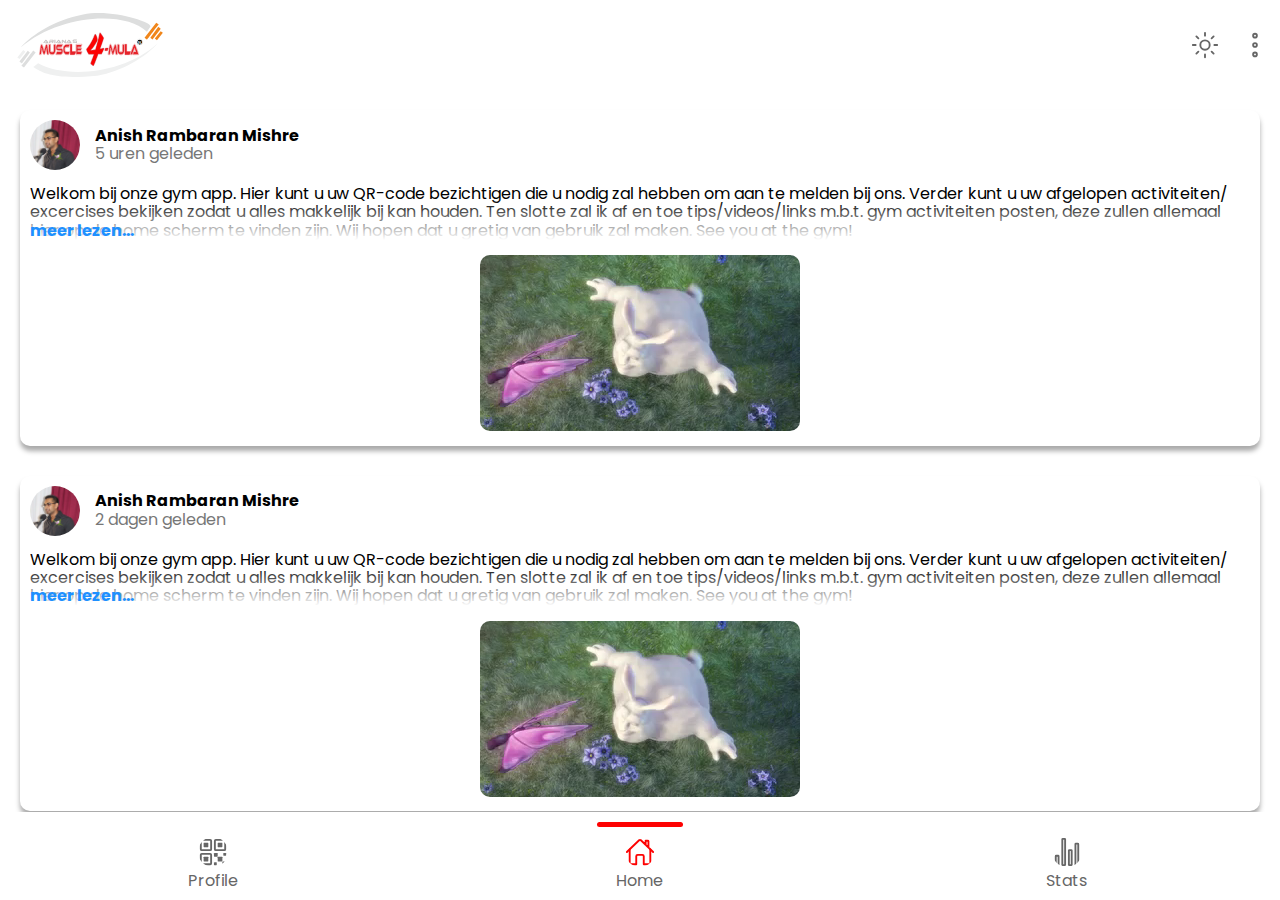
==== ariana/index.html @ 169a0d40 "test" ====
<!DOCTYPE html>
<html lang="en">
	<head>
		<meta charset="UTF-8" />
		<meta http-equiv="X-UA-Compatible" content="IE=edge" />
		<meta name="viewport" content="width=device-width, initial-scale=1.0" />
		<link rel="stylesheet" href="assets/styles/normalize.css" />
		<link rel="stylesheet" href="assets/styles/main-style.css" />
		<title>Ariana's Muscle 4 Mula</title>
	</head>
	<body>
		<div class="main-container">
			<div class="title-container">
				<svg class="logo">
					<use href="assets/logo/logo.svg#svg"></use>
				</svg>
				<label class="theme">
					<input type="checkbox" />
					<svg class="icon">
						<use href="assets/svgs/light-mode.svg#svg"></use>
					</svg>
					<svg class="icon">
						<use href="assets/svgs/dark-mode.svg#svg"></use>
					</svg>
				</label>
				<svg class="icon">
					<use href="assets/svgs/menu-three-dot.svg#svg"></use>
				</svg>
			</div>
			<div class="main">
				<div class="post">
					<img
						src="assets/imgs/anish.jpg"
						alt="profile-picture"
						class="post-profile-pic" />
					<a class="post-profile-name">Anish Rambaran Mishre</a>
					<a class="post-time">5 uren geleden</a>
					<label class="post-description"
						>Welkom bij onze gym app. Hier kunt u uw QR-code bezichtigen die u
						nodig zal hebben om aan te melden bij ons. Verder kunt u uw
						afgelopen activiteiten/ excercises bekijken zodat u alles makkelijk
						bij kan houden. Ten slotte zal ik af en toe tips/videos/links m.b.t.
						gym activiteiten posten, deze zullen allemaal hier op de home scherm
						te vinden zijn. Wij hopen dat u gretig van gebruik zal maken. See
						you at the gym! <input type="checkbox"
					/></label>
					<div class="post-attachment" type="video">
						<video src="assets/videos/sample.mp4" loop></video>
					</div>
				</div>
				<div class="post">
					<img
						src="assets/imgs/anish.jpg"
						alt="profile-picture"
						class="post-profile-pic" />
					<a class="post-profile-name">Anish Rambaran Mishre</a>
					<a class="post-time">2 dagen geleden</a>
					<label class="post-description"
						>Welkom bij onze gym app. Hier kunt u uw QR-code bezichtigen die u
						nodig zal hebben om aan te melden bij ons. Verder kunt u uw
						afgelopen activiteiten/ excercises bekijken zodat u alles makkelijk
						bij kan houden. Ten slotte zal ik af en toe tips/videos/links m.b.t.
						gym activiteiten posten, deze zullen allemaal hier op de home scherm
						te vinden zijn. Wij hopen dat u gretig van gebruik zal maken. See
						you at the gym! <input type="checkbox"
					/></label>
					<div class="post-attachment" type="video">
						<video src="assets/videos/sample.mp4" loop></video>
					</div>
				</div>
			</div>
			<div class="tab-container">
				<label class="tab">
					<input type="radio" name="tab" />
					<svg class="icon">
						<use href="assets/svgs/profile-qr-code.svg#svg"></use>
					</svg>
					<a>Profile</a>
				</label>
				<label class="tab">
					<input type="radio" name="tab" checked />
					<svg class="icon">
						<use href="assets/svgs/home.svg#svg"></use>
					</svg>
					<a>Home</a>
				</label>
				<label class="tab">
					<input type="radio" name="tab" />
					<svg class="icon">
						<use href="assets/svgs/stats.svg#svg"></use>
					</svg>
					<a>Stats</a>
				</label>
			</div>
		</div>
	</body>
</html>
---- ariana/assets/styles/main-style.css ----
@import url('https://fonts.googleapis.com/css2?family=Poppins:wght@100;200;300;400;500;600;700;800;900&display=swap');

:root {
    --accent-color: #fd0202;
    --icon-color: #666;
    --background-color-main: #fff;
    --text-color-main: #000;
    --text-color-light: #777;
    --icon-active-color: #ccc;
    --doc-height: 100vh;
}

html {
    font-family: "Poppins", sans-serif;
    user-select: none;
    box-sizing: border-box;
    overscroll-behavior-y: contain;
}

body {
    display: block;
    width: 100vw;
    height: var(--doc-height);
    overflow: hidden;
}

.main-container {
    display: grid;
    grid-template-rows: min-content 1fr min-content;
    min-height: 100%;
    max-height: 100%;
    height: 100%;
}

.title-container {
    display: grid;
    grid-template-columns: 1fr min-content min-content;
    padding: 10px;
    place-items: center;
    gap: 20px;
    /* background-color: #332d2b; */
}

.logo {
    height: 70px;
    aspect-ratio: 2.273 / 1;
    justify-self: left;
    border-radius: 10px;
    color: #eff0f0;
    color: #e6232a;
}

.theme {
    display: contents;
}

/* .theme svg {
    color: var(--background-color-main) !important;
} */

.theme>input:not(:checked)~svg:nth-child(3) {
    display: none;
}

.theme>input:checked+svg {
    display: none;
}

.tab-container {
    display: grid;
    grid: repeat(2, min-content) / repeat(3, 1fr);
    place-items: center;
    padding-block: 10px;
    row-gap: 10px;
}

.tab-container::before {
    content: '';
    width: 20%;
    height: 5px;
    background-color: var(--accent-color);
    border-radius: 999px;
    transition: margin .2s;
    z-index: 10;
}

@keyframes rotate {
    to {
        transform: rotate(360deg);
    }
}

.tab-container:has(.tab:nth-child(1) > input:checked)::before {
    margin-left: 0;
}

.tab-container:has(.tab:nth-child(2) > input:checked)::before {
    margin-left: 200%;
}

.tab-container:has(.tab:nth-child(3) > input:checked)::before {
    margin-left: 400%;
}

.tab-container input,
.theme>input {
    display: none;
}

.tab {
    display: flex;
    flex-direction: column;
    place-items: center;
    color: var(--icon-color);
    gap: 5px;
    grid-row: 2;
}

.tab:has(input:checked) {
    border-top-color: var(--accent-color);
}

.tab>input:checked+svg {
    color: var(--accent-color);
}

svg.icon {
    color: var(--icon-color);
    width: 30px;
    aspect-ratio: 1;
    border-radius: 999px;
}

svg.icon:active {
    background-color: var(--icon-active-color);
    outline: 15px solid var(--icon-active-color);
}

.main {
    display: flex;
    flex-direction: column;
    gap: 30px;
    padding: 20px;
    overflow-x: overlay;
}

.post {
    display: grid;
    grid: repeat(4, min-content) / min-content 1fr;
    box-shadow: 0 5px 5px 0 #aaa;
    border-radius: 10px;
    column-gap: 15px;
    padding: 10px;
    place-items: center;
}

.post-profile-pic {
    width: 50px;
    aspect-ratio: 1 / 1;
    border-radius: 999px;
    grid-row: 1 / 3;
}

.post-profile-name,
.post-time {
    grid-column: 2 / 3;
    justify-self: flex-start;
}

.post-profile-name {
    align-self: end;
    font-weight: bold;
}

.post-time {
    align-self: start;
    color: var(--text-color-light);
}

.post-description,
.post-attachment {
    grid-column: 1 / 3;
    margin-top: 15px;
}

.post-description {
    display: -webkit-box;
    -webkit-line-clamp: 5;
    -webkit-box-orient: vertical;
    overflow: hidden;
    position: relative;
}

.post-description::after {
    content: 'meer lezen...';
    display: block;
    color: dodgerblue;
    position: absolute;
    bottom: 0;
    left: 0;
    font-weight: bold;
    background: linear-gradient(to top, var(--background-color-main), transparent);
    padding-top: calc(1rem * 1.4);
    width: 100%;
}

.post-description input {
    display: none;
}

.post-description:has(input:checked)::after {
    /* content: "minder";
    position: static; */
    content: unset;
}

.post-description:has(input:checked) {
    display: block;
}

.post-attachment video {
    border-radius: 10px;
}
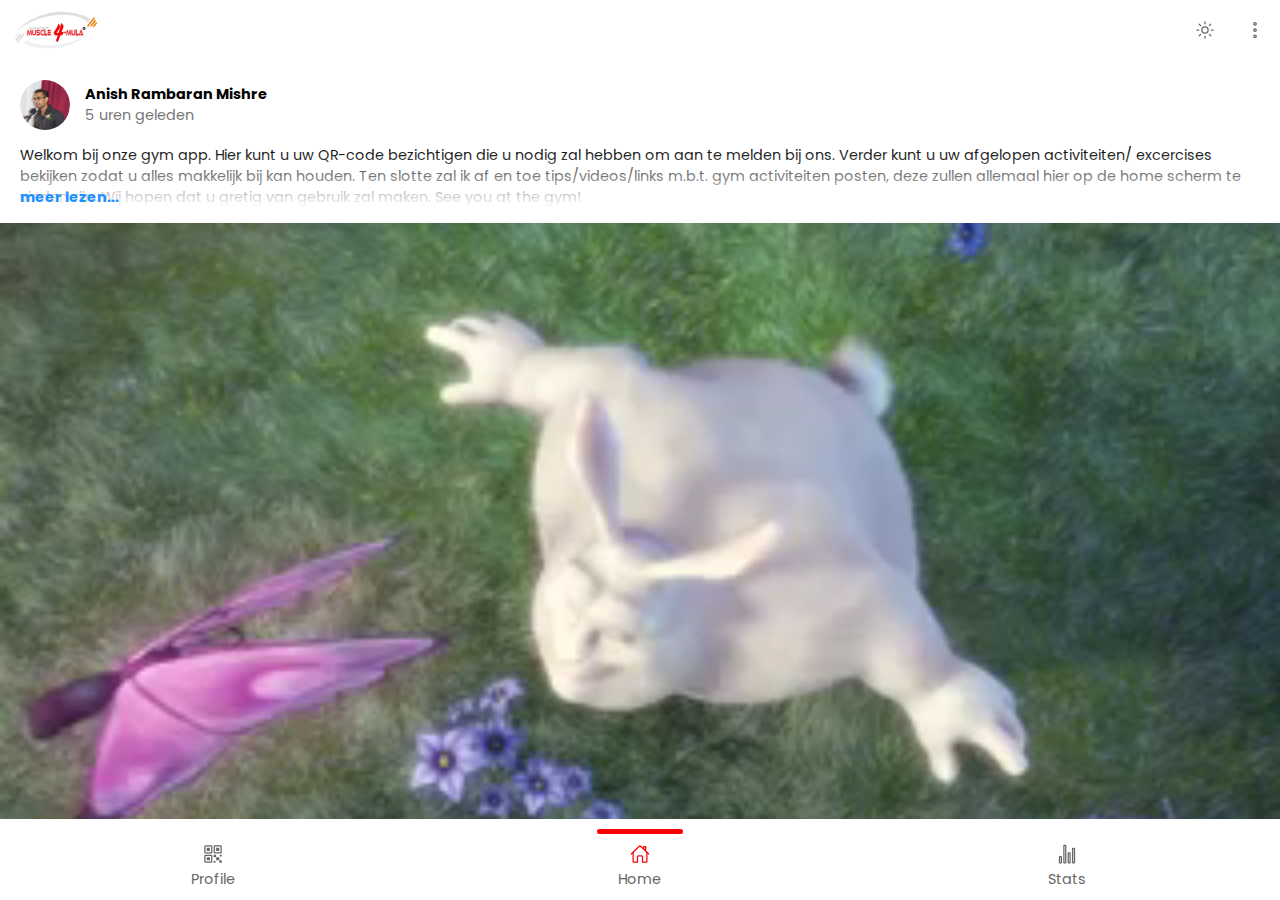
==== commit e5cc28a5: "30-11-22 mid" ====
--- a/ariana/index.html
+++ b/ariana/index.html
@@ -6,6 +6,8 @@
 		<meta name="viewport" content="width=device-width, initial-scale=1.0" />
 		<link rel="stylesheet" href="assets/styles/normalize.css" />
 		<link rel="stylesheet" href="assets/styles/main-style.css" />
+		<script src="assets/scripts/set-dynamic-height.js" defer></script>
+		<script src="assets/scripts/main-script.js" defer></script>
 		<title>Ariana's Muscle 4 Mula</title>
 	</head>
 	<body>
@@ -28,63 +30,84 @@
 				</svg>
 			</div>
 			<div class="main">
-				<div class="post">
+				<div class="profile-container" id="profile-container">
 					<img
-						src="assets/imgs/anish.jpg"
+						src="assets/imgs/dp.jpg"
 						alt="profile-picture"
-						class="post-profile-pic" />
-					<a class="post-profile-name">Anish Rambaran Mishre</a>
-					<a class="post-time">5 uren geleden</a>
-					<label class="post-description"
-						>Welkom bij onze gym app. Hier kunt u uw QR-code bezichtigen die u
-						nodig zal hebben om aan te melden bij ons. Verder kunt u uw
-						afgelopen activiteiten/ excercises bekijken zodat u alles makkelijk
-						bij kan houden. Ten slotte zal ik af en toe tips/videos/links m.b.t.
-						gym activiteiten posten, deze zullen allemaal hier op de home scherm
-						te vinden zijn. Wij hopen dat u gretig van gebruik zal maken. See
-						you at the gym! <input type="checkbox"
-					/></label>
-					<div class="post-attachment" type="video">
-						<video src="assets/videos/sample.mp4" loop></video>
+						class="profile-pic" />
+					<a class="profile-name">Wirash Ganesh</a>
+					<a class="profile-join-time">Joined 12 November 2022</a>
+					<button class="logout-btn">Log out</button>
+					<img
+						src="assets/imgs/qr-code-sample.jpg"
+						alt="profile-qr-code"
+						class="profile-qr-code" />
+					<span class="profile-qr-code-info">
+						Om uwzelf fysiek aan te melden laat u deze QR-code scannen door de
+						bali.
+					</span>
+				</div>
+				<div class="post-container" id="post-container">
+					<div class="post">
+						<img
+							src="assets/imgs/anish.jpg"
+							alt="profile-picture"
+							class="post-profile-pic" />
+						<a class="post-profile-name">Anish Rambaran Mishre</a>
+						<a class="post-time">5 uren geleden</a>
+						<label class="post-description"
+							>Welkom bij onze gym app. Hier kunt u uw QR-code bezichtigen die u
+							nodig zal hebben om aan te melden bij ons. Verder kunt u uw
+							afgelopen activiteiten/ excercises bekijken zodat u alles
+							makkelijk bij kan houden. Ten slotte zal ik af en toe
+							tips/videos/links m.b.t. gym activiteiten posten, deze zullen
+							allemaal hier op de home scherm te vinden zijn. Wij hopen dat u
+							gretig van gebruik zal maken. See you at the gym!
+							<input type="checkbox"
+						/></label>
+						<div class="post-attachment" type="video">
+							<video src="assets/videos/sample.mp4" loop></video>
+						</div>
 					</div>
-				</div>
-				<div class="post">
-					<img
-						src="assets/imgs/anish.jpg"
-						alt="profile-picture"
-						class="post-profile-pic" />
-					<a class="post-profile-name">Anish Rambaran Mishre</a>
-					<a class="post-time">2 dagen geleden</a>
-					<label class="post-description"
-						>Welkom bij onze gym app. Hier kunt u uw QR-code bezichtigen die u
-						nodig zal hebben om aan te melden bij ons. Verder kunt u uw
-						afgelopen activiteiten/ excercises bekijken zodat u alles makkelijk
-						bij kan houden. Ten slotte zal ik af en toe tips/videos/links m.b.t.
-						gym activiteiten posten, deze zullen allemaal hier op de home scherm
-						te vinden zijn. Wij hopen dat u gretig van gebruik zal maken. See
-						you at the gym! <input type="checkbox"
-					/></label>
-					<div class="post-attachment" type="video">
-						<video src="assets/videos/sample.mp4" loop></video>
+					<div class="post">
+						<img
+							src="assets/imgs/anish.jpg"
+							alt="profile-picture"
+							class="post-profile-pic" />
+						<a class="post-profile-name">Anish Rambaran Mishre</a>
+						<a class="post-time">2 dagen geleden</a>
+						<label class="post-description"
+							>Welkom bij onze gym app. Hier kunt u uw QR-code bezichtigen die u
+							nodig zal hebben om aan te melden bij ons. Verder kunt u uw
+							afgelopen activiteiten/ excercises bekijken zodat u alles
+							makkelijk bij kan houden. Ten slotte zal ik af en toe
+							tips/videos/links m.b.t. gym activiteiten posten, deze zullen
+							allemaal hier op de home scherm te vinden zijn. Wij hopen dat u
+							gretig van gebruik zal maken. See you at the gym!
+							<input type="checkbox"
+						/></label>
+						<div class="post-attachment" type="video">
+							<video src="assets/videos/sample.mp4" loop></video>
+						</div>
 					</div>
 				</div>
 			</div>
 			<div class="tab-container">
-				<label class="tab">
+				<label class="tab" data-href="profile-container">
 					<input type="radio" name="tab" />
 					<svg class="icon">
 						<use href="assets/svgs/profile-qr-code.svg#svg"></use>
 					</svg>
 					<a>Profile</a>
 				</label>
-				<label class="tab">
+				<label class="tab" data-href="post-container">
 					<input type="radio" name="tab" checked />
 					<svg class="icon">
 						<use href="assets/svgs/home.svg#svg"></use>
 					</svg>
 					<a>Home</a>
 				</label>
-				<label class="tab">
+				<label class="tab" data-href="stats-container">
 					<input type="radio" name="tab" />
 					<svg class="icon">
 						<use href="assets/svgs/stats.svg#svg"></use>
--- a/ariana/assets/styles/main-style.css
+++ b/ariana/assets/styles/main-style.css
@@ -6,8 +6,8 @@
     --background-color-main: #fff;
     --text-color-main: #000;
     --text-color-light: #777;
-    --icon-active-color: #ccc;
-    --doc-height: 100vh;
+    --icon-active-color: rgba(221, 221, 221, 0.5);
+    --doc-height: 100%;
 }
 
 html {
@@ -15,6 +15,8 @@
     user-select: none;
     box-sizing: border-box;
     overscroll-behavior-y: contain;
+    font-size: .9rem;
+    line-height: unset;
 }
 
 body {
@@ -22,6 +24,7 @@
     width: 100vw;
     height: var(--doc-height);
     overflow: hidden;
+    user-select: none;
 }
 
 .main-container {
@@ -42,7 +45,7 @@
 }
 
 .logo {
-    height: 70px;
+    height: 40px;
     aspect-ratio: 2.273 / 1;
     justify-self: left;
     border-radius: 10px;
@@ -71,7 +74,7 @@
     grid: repeat(2, min-content) / repeat(3, 1fr);
     place-items: center;
     padding-block: 10px;
-    row-gap: 10px;
+    row-gap: 5px;
 }
 
 .tab-container::before {
@@ -108,13 +111,18 @@
 }
 
 .tab {
+    all: unset;
     display: flex;
     flex-direction: column;
     place-items: center;
     color: var(--icon-color);
-    gap: 5px;
+    /* gap: 5px; */
     grid-row: 2;
 }
+
+/* .tab>* {
+    pointer-events: none;
+} */
 
 .tab:has(input:checked) {
     border-top-color: var(--accent-color);
@@ -126,31 +134,104 @@
 
 svg.icon {
     color: var(--icon-color);
-    width: 30px;
+    width: 20px;
     aspect-ratio: 1;
     border-radius: 999px;
+    overflow: visible;
+    transition: .3s;
+    padding: 5px;
+    fill: transparent;
 }
 
 svg.icon:active {
     background-color: var(--icon-active-color);
-    outline: 15px solid var(--icon-active-color);
+    outline: 35px solid var(--icon-active-color);
+    /* z-index: -1; */
 }
 
 .main {
+    --padding: 20px;
+
+    display: flex;
+    flex-direction: row;
+    overflow-x: overlay;
+    scroll-snap-type: x mandatory;
+    scroll-behavior: smooth;
+    -webkit-overflow-scrolling: touch;
+}
+
+.main::-webkit-scrollbar {
+    display: none;
+}
+
+.profile-container,
+.post-container {
+    width: 100%;
+    scroll-snap-align: start;
+    flex-shrink: 0;
+    box-sizing: border-box;
+    padding-block: var(--padding);
+}
+
+.profile-container {
+    display: grid;
+    height: 100%;
+    grid-template-rows: repeat(4, min-content) 1fr min-content;
+    /* gap: 10px; */
+    place-items: center;
+    padding-inline: 20px;
+}
+
+.profile-pic {
+    border-radius: 999px;
+    width: 35%;
+    aspect-ratio: 1 / 1;
+}
+
+.profile-name {
+    font-weight: bold;
+    font-size: 1rem;
+    margin-top: 10px;
+}
+
+.profile-join-time,
+.profile-qr-code-info {
+    color: var(--text-color-light);
+}
+
+.logout-btn {
+    border-radius: 999px;
+    appearance: none;
+    padding: 5px 20px;
+    margin-top: 10px;
+    border: none;
+    background-color: var(--accent-color);
+    color: #fff;
+}
+
+.profile-qr-code {
+    padding: 20px;
+    max-width: calc(100% - 2 * 20px);
+    border-radius: 20px;
+    outline: 2px solid var(--accent-color);
+}
+
+.post-container {
     display: flex;
     flex-direction: column;
     gap: 30px;
-    padding: 20px;
+    height: 100%;
     overflow-x: overlay;
+    overflow-y: overlay;
 }
 
 .post {
     display: grid;
     grid: repeat(4, min-content) / min-content 1fr;
-    box-shadow: 0 5px 5px 0 #aaa;
-    border-radius: 10px;
+    /* box-shadow: 0 5px 5px 0 #aaa; */
+    /* border-radius: 10px; */
     column-gap: 15px;
-    padding: 10px;
+    /* padding: 10px; */
     place-items: center;
 }
 
@@ -159,6 +240,7 @@
     aspect-ratio: 1 / 1;
     border-radius: 999px;
     grid-row: 1 / 3;
+    margin-left: 20px;
 }
 
 .post-profile-name,
@@ -181,6 +263,7 @@
 .post-attachment {
     grid-column: 1 / 3;
     margin-top: 15px;
+    width: 100%;
 }
 
 .post-description {
@@ -189,6 +272,7 @@
     -webkit-box-orient: vertical;
     overflow: hidden;
     position: relative;
+    width: calc(100% - 2 * var(--padding));
 }
 
 .post-description::after {
@@ -200,7 +284,7 @@
     left: 0;
     font-weight: bold;
     background: linear-gradient(to top, var(--background-color-main), transparent);
-    padding-top: calc(1rem * 1.4);
+    padding-top: calc(1rem * 1.4 * 2);
     width: 100%;
 }
 
@@ -219,5 +303,7 @@
 }
 
 .post-attachment video {
-    border-radius: 10px;
+    width: 100%;
+    /* width: calc(100% + (2 * var(--padding))); */
+    /* transform: translateX(calc(-1 * var(--padding))); */
 }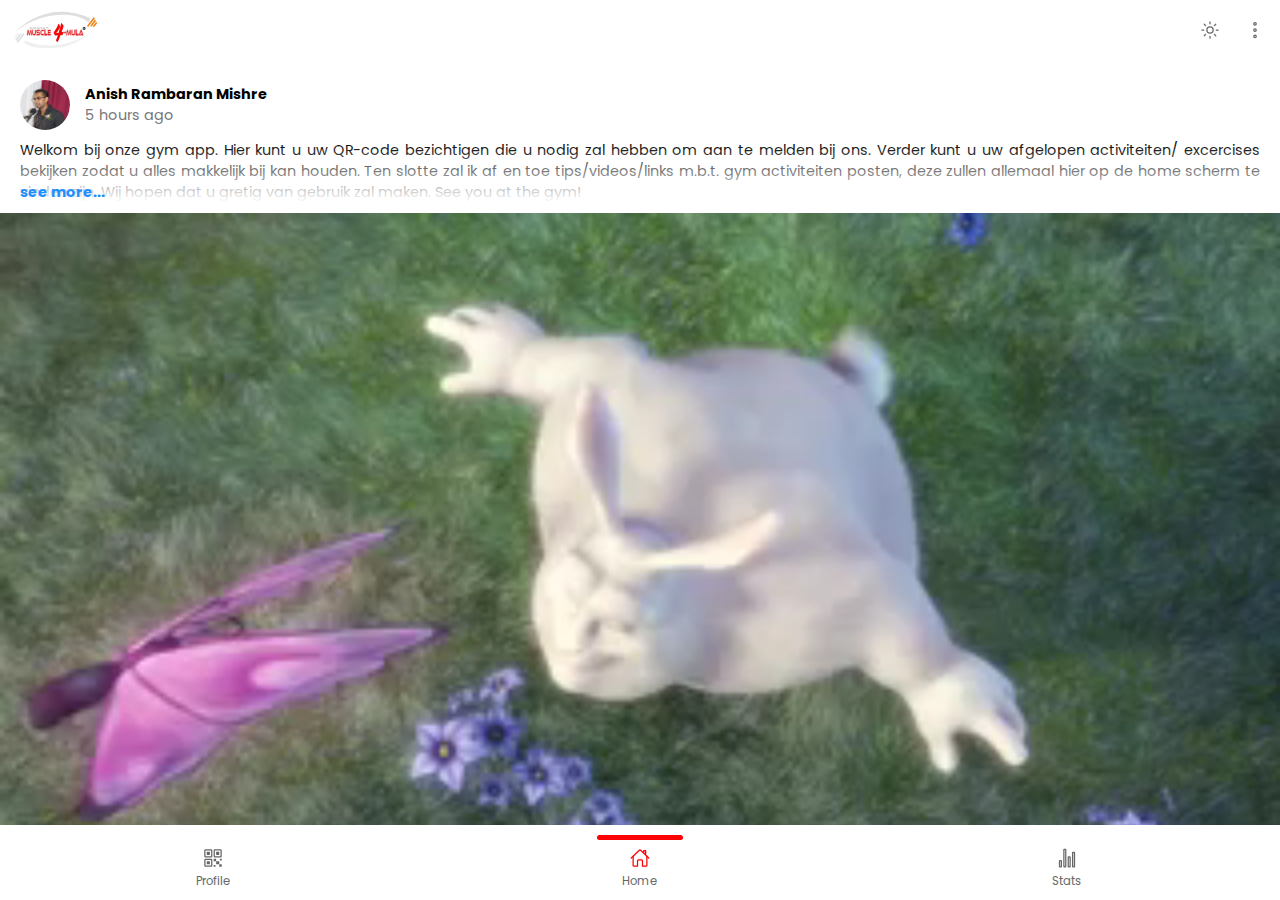
==== commit 75098992: "30-11-22 mid-2" ====
--- a/ariana/index.html
+++ b/ariana/index.html
@@ -43,7 +43,7 @@
 						alt="profile-qr-code"
 						class="profile-qr-code" />
 					<span class="profile-qr-code-info">
-						Om uwzelf fysiek aan te melden laat u deze QR-code scannen door de
+						Om uwzelf fysiek aan te melden laat u deze QR-code scannen bij de
 						bali.
 					</span>
 				</div>
@@ -54,7 +54,7 @@
 							alt="profile-picture"
 							class="post-profile-pic" />
 						<a class="post-profile-name">Anish Rambaran Mishre</a>
-						<a class="post-time">5 uren geleden</a>
+						<a class="post-time">5 hours ago</a>
 						<label class="post-description"
 							>Welkom bij onze gym app. Hier kunt u uw QR-code bezichtigen die u
 							nodig zal hebben om aan te melden bij ons. Verder kunt u uw
@@ -75,7 +75,7 @@
 							alt="profile-picture"
 							class="post-profile-pic" />
 						<a class="post-profile-name">Anish Rambaran Mishre</a>
-						<a class="post-time">2 dagen geleden</a>
+						<a class="post-time">2 days ago</a>
 						<label class="post-description"
 							>Welkom bij onze gym app. Hier kunt u uw QR-code bezichtigen die u
 							nodig zal hebben om aan te melden bij ons. Verder kunt u uw
--- a/ariana/assets/styles/main-style.css
+++ b/ariana/assets/styles/main-style.css
@@ -40,7 +40,7 @@
     grid-template-columns: 1fr min-content min-content;
     padding: 10px;
     place-items: center;
-    gap: 20px;
+    gap: 15px;
     /* background-color: #332d2b; */
 }
 
@@ -74,7 +74,7 @@
     grid: repeat(2, min-content) / repeat(3, 1fr);
     place-items: center;
     padding-block: 10px;
-    row-gap: 5px;
+    row-gap: 3px;
 }
 
 .tab-container::before {
@@ -118,6 +118,7 @@
     color: var(--icon-color);
     /* gap: 5px; */
     grid-row: 2;
+    font-size: .8rem;
 }
 
 /* .tab>* {
@@ -138,16 +139,15 @@
     aspect-ratio: 1;
     border-radius: 999px;
     overflow: visible;
-    transition: .3s;
+    /* transition: .3s; */
     padding: 5px;
     fill: transparent;
 }
 
-svg.icon:active {
+/* svg.icon:active {
     background-color: var(--icon-active-color);
     outline: 35px solid var(--icon-active-color);
-    /* z-index: -1; */
-}
+} */
 
 .main {
     --padding: 20px;
@@ -210,10 +210,11 @@
 }
 
 .profile-qr-code {
-    padding: 20px;
+    padding: 10px;
     max-width: calc(100% - 2 * 20px);
     border-radius: 20px;
     outline: 2px solid var(--accent-color);
+    margin-block: 10px;
 }
 
 .post-container {
@@ -262,21 +263,22 @@
 .post-description,
 .post-attachment {
     grid-column: 1 / 3;
-    margin-top: 15px;
+    margin-top: 10px;
     width: 100%;
 }
 
 .post-description {
     display: -webkit-box;
-    -webkit-line-clamp: 5;
+    -webkit-line-clamp: 4;
     -webkit-box-orient: vertical;
     overflow: hidden;
     position: relative;
     width: calc(100% - 2 * var(--padding));
+    text-align: justify;
 }
 
 .post-description::after {
-    content: 'meer lezen...';
+    content: 'see more...';
     display: block;
     color: dodgerblue;
     position: absolute;
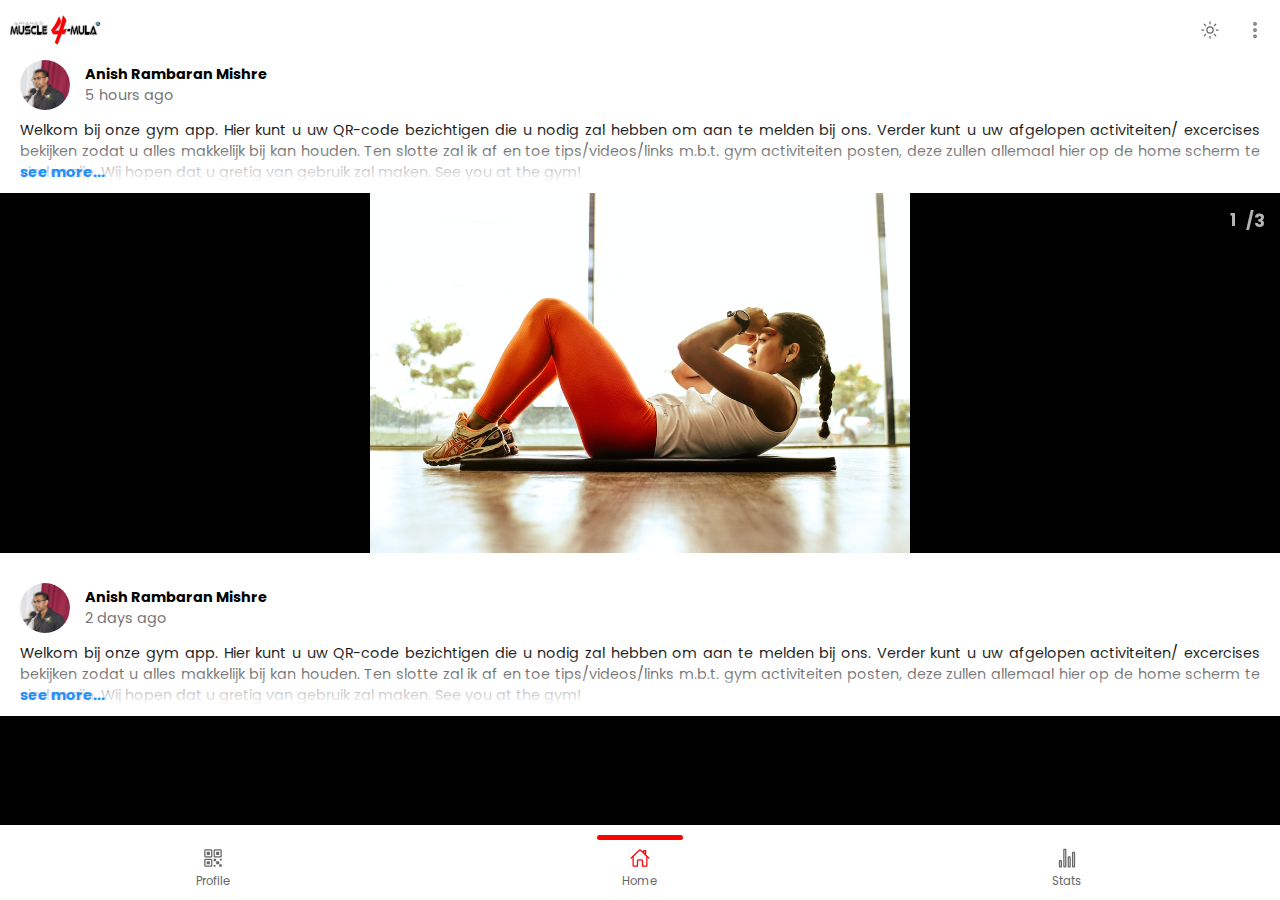
==== commit 6871a1b2: "30-11-22 late" ====
--- a/ariana/index.html
+++ b/ariana/index.html
@@ -43,8 +43,10 @@
 						alt="profile-qr-code"
 						class="profile-qr-code" />
 					<span class="profile-qr-code-info">
-						Om uwzelf fysiek aan te melden laat u deze QR-code scannen bij de
-						bali.
+						Dit is uw QR-code. Eenieder heeft een unieke, geeft u het dus aan
+						niemand.
+						<br />
+						Om aan te melden bij de gym laat u deze QR-code scannen bij de bali.
 					</span>
 				</div>
 				<div class="post-container" id="post-container">
@@ -65,8 +67,16 @@
 							gretig van gebruik zal maken. See you at the gym!
 							<input type="checkbox"
 						/></label>
-						<div class="post-attachment" type="video">
-							<video src="assets/videos/sample.mp4" loop></video>
+						<div class="post-attachment">
+							<div>
+								<img src="assets/imgs/workout1.jpg" />
+							</div>
+							<div>
+								<img src="assets/imgs/workout2.jpg" />
+							</div>
+							<div>
+								<img src="assets/imgs/workout3.webp" />
+							</div>
 						</div>
 					</div>
 					<div class="post">
@@ -87,7 +97,32 @@
 							<input type="checkbox"
 						/></label>
 						<div class="post-attachment" type="video">
-							<video src="assets/videos/sample.mp4" loop></video>
+							<iframe
+								src="https://www.youtube.com/embed/Y_UXRDNHR2g"
+								frameborder="0"
+								allowfullscreen>
+							</iframe>
+						</div>
+					</div>
+					<div class="post">
+						<img
+							src="assets/imgs/anish.jpg"
+							alt="profile-picture"
+							class="post-profile-pic" />
+						<a class="post-profile-name">Anish Rambaran Mishre</a>
+						<a class="post-time">2 days ago</a>
+						<label class="post-description"
+							>Welkom bij onze gym app. Hier kunt u uw QR-code bezichtigen die u
+							nodig zal hebben om aan te melden bij ons. Verder kunt u uw
+							afgelopen activiteiten/ excercises bekijken zodat u alles
+							makkelijk bij kan houden. Ten slotte zal ik af en toe
+							tips/videos/links m.b.t. gym activiteiten posten, deze zullen
+							allemaal hier op de home scherm te vinden zijn. Wij hopen dat u
+							gretig van gebruik zal maken. See you at the gym!
+							<input type="checkbox"
+						/></label>
+						<div class="post-attachment" type="video">
+							<video src="assets/videos/sample.mp4" controls></video>
 						</div>
 					</div>
 				</div>
--- a/ariana/assets/styles/main-style.css
+++ b/ariana/assets/styles/main-style.css
@@ -49,8 +49,8 @@
     aspect-ratio: 2.273 / 1;
     justify-self: left;
     border-radius: 10px;
-    color: #eff0f0;
-    color: #e6232a;
+    /* color: #eff0f0;
+    color: #e6232a; */
 }
 
 .theme {
@@ -170,13 +170,14 @@
     scroll-snap-align: start;
     flex-shrink: 0;
     box-sizing: border-box;
-    padding-block: var(--padding);
+    padding-bottom: var(--padding);
 }
 
 .profile-container {
     display: grid;
     height: 100%;
-    grid-template-rows: repeat(4, min-content) 1fr min-content;
+    /* grid-template-rows: repeat(4, min-content) 1fr min-content; */
+    grid-auto-rows: min-content;
     /* gap: 10px; */
     place-items: center;
     padding-inline: 20px;
@@ -186,6 +187,7 @@
     border-radius: 999px;
     width: 35%;
     aspect-ratio: 1 / 1;
+    border: 5px solid #fff;
 }
 
 .profile-name {
@@ -202,7 +204,7 @@
 .logout-btn {
     border-radius: 999px;
     appearance: none;
-    padding: 5px 20px;
+    padding: 10px 30px;
     margin-top: 10px;
     border: none;
     background-color: var(--accent-color);
@@ -211,10 +213,10 @@
 
 .profile-qr-code {
     padding: 10px;
-    max-width: calc(100% - 2 * 20px);
+    max-width: calc(80% - 2 * 20px);
     border-radius: 20px;
     outline: 2px solid var(--accent-color);
-    margin-block: 10px;
+    margin-block: 20px 10px;
 }
 
 .post-container {
@@ -304,8 +306,66 @@
     display: block;
 }
 
-.post-attachment video {
-    width: 100%;
-    /* width: calc(100% + (2 * var(--padding))); */
-    /* transform: translateX(calc(-1 * var(--padding))); */
+.post-attachment {
+    min-height: 30vh;
+    max-height: 40vh;
+    display: flex;
+    flex-direction: row;
+    overflow-x: overlay;
+    /* overflow-y: hidden; */
+    scroll-snap-type: x mandatory;
+    scroll-behavior: smooth;
+    -webkit-overflow-scrolling: touch;
+    background-color: #000;
+    position: relative;
+    transform: translate3d(0, 0, 0);
+}
+
+.post-attachment::-webkit-scrollbar {
+    height: 5px;
+}
+
+.post-attachment::-webkit-scrollbar-thumb {
+    background-color: var(--accent-color);
+    border-radius: 999px;
+}
+
+.post-attachment>* {
+    width: 100%;
+    max-height: 100%;
+    scroll-snap-align: start;
+    flex-shrink: 0;
+    counter-increment: child;
+    overflow: hidden;
+}
+
+.post-attachment>*>* {
+    height: 100%;
+    width: 100%;
+}
+
+.post-attachment img {
+    object-fit: contain;
+    object-position: center;
+}
+
+.post-attachment::after,
+.post-attachment>*::after {
+    color: #fff;
+    padding: 15px;
+    font-size: 1.2rem;
+    font-weight: bold;
+    position: sticky;
+    opacity: 0.7;
+}
+
+.post-attachment:has(div:not(:only-child))::after {
+    content: "/" counter(child);
+    right: 0;
+}
+
+.post-attachment:has(:nth-child(2))>*::after {
+    content: counter(child);
+    bottom: 100%;
+    left: calc(100% - 5px - 5ch);
 }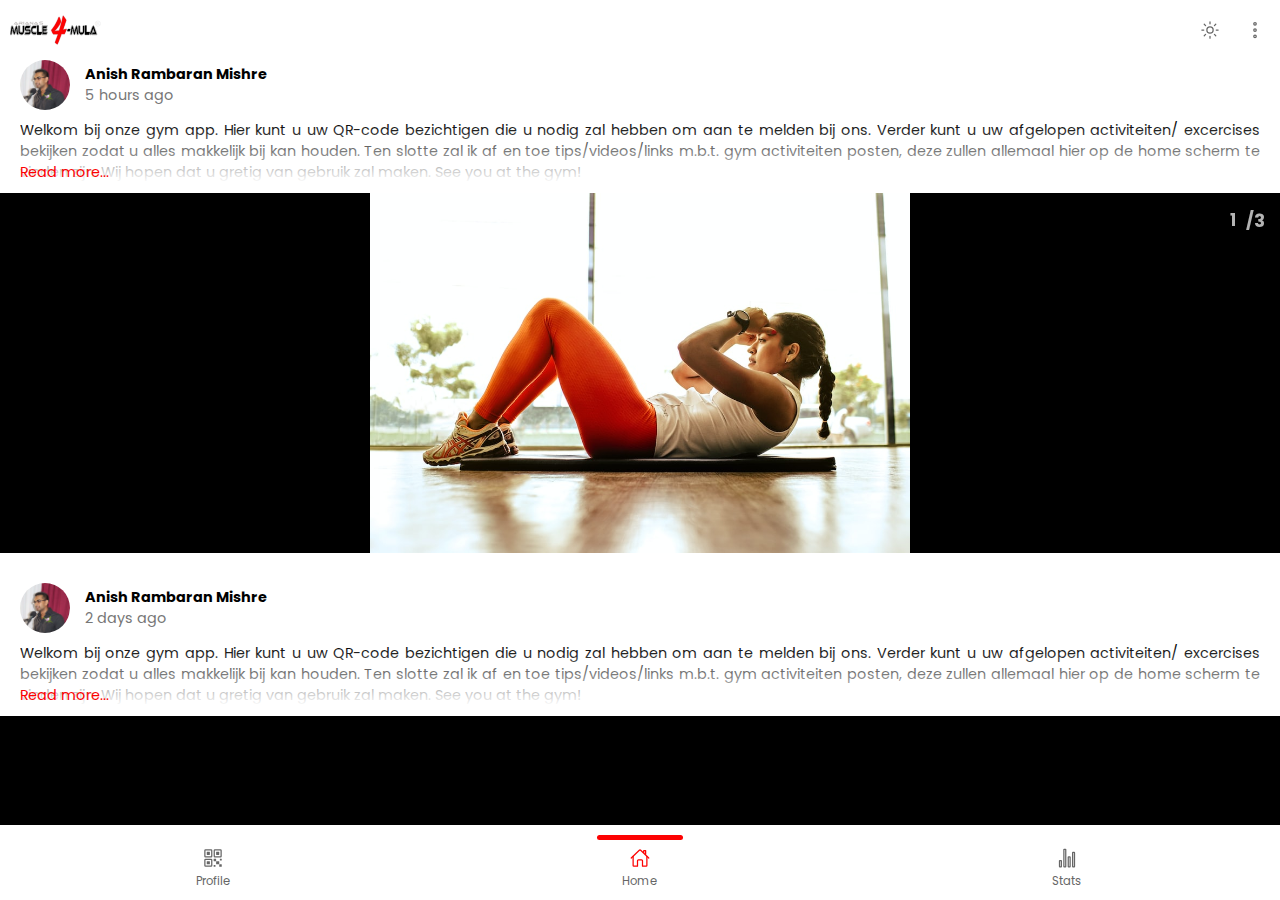
==== commit 0521f531: "01-12-22 early" ====
--- a/ariana/index.html
+++ b/ariana/index.html
@@ -25,9 +25,14 @@
 						<use href="assets/svgs/dark-mode.svg#svg"></use>
 					</svg>
 				</label>
-				<svg class="icon">
+				<svg class="icon options toggle" tabindex="-1">
 					<use href="assets/svgs/menu-three-dot.svg#svg"></use>
 				</svg>
+				<ul class="options-overlay overlay">
+					<li>Sign out</li>
+					<li>Settings</li>
+					<li>About us</li>
+				</ul>
 			</div>
 			<div class="main">
 				<div class="profile-container" id="profile-container">
@@ -37,7 +42,7 @@
 						class="profile-pic" />
 					<a class="profile-name">Wirash Ganesh</a>
 					<a class="profile-join-time">Joined 12 November 2022</a>
-					<button class="logout-btn">Log out</button>
+					<button class="logout-btn">Sign out</button>
 					<img
 						src="assets/imgs/qr-code-sample.jpg"
 						alt="profile-qr-code"
@@ -151,5 +156,7 @@
 				</label>
 			</div>
 		</div>
+		<!-- <div class="overlay-container">
+		</div> -->
 	</body>
 </html>
--- a/ariana/assets/styles/main-style.css
+++ b/ariana/assets/styles/main-style.css
@@ -6,7 +6,7 @@
     --background-color-main: #fff;
     --text-color-main: #000;
     --text-color-light: #777;
-    --icon-active-color: rgba(221, 221, 221, 0.5);
+    --active-color: rgba(221, 221, 221, 0.5);
     --doc-height: 100%;
 }
 
@@ -280,13 +280,12 @@
 }
 
 .post-description::after {
-    content: 'see more...';
+    content: 'Read more...';
     display: block;
-    color: dodgerblue;
+    color: var(--accent-color);
     position: absolute;
     bottom: 0;
     left: 0;
-    font-weight: bold;
     background: linear-gradient(to top, var(--background-color-main), transparent);
     padding-top: calc(1rem * 1.4 * 2);
     width: 100%;
@@ -307,14 +306,14 @@
 }
 
 .post-attachment {
-    min-height: 30vh;
+    min-height: 25vh;
     max-height: 40vh;
     display: flex;
     flex-direction: row;
     overflow-x: overlay;
     /* overflow-y: hidden; */
     scroll-snap-type: x mandatory;
-    scroll-behavior: smooth;
+    /* scroll-behavior: smooth; */
     -webkit-overflow-scrolling: touch;
     background-color: #000;
     position: relative;
@@ -322,12 +321,15 @@
 }
 
 .post-attachment::-webkit-scrollbar {
-    height: 5px;
+    /* height: 5px; */
+    opacity: .5;
 }
 
 .post-attachment::-webkit-scrollbar-thumb {
     background-color: var(--accent-color);
     border-radius: 999px;
+    background-clip: content-box;
+    border: 5px solid transparent;
 }
 
 .post-attachment>* {
@@ -368,4 +370,44 @@
     content: counter(child);
     bottom: 100%;
     left: calc(100% - 5px - 5ch);
+}
+
+.toggle:focus {
+    outline: none;
+}
+
+.options:focus+.overlay {
+    display: flex;
+}
+
+.overlay {
+    position: fixed;
+    z-index: 1000;
+}
+
+.options-overlay {
+    padding: unset;
+    margin: unset;
+    background-color: var(--background-color-main);
+    border-radius: 5px;
+    top: 50px;
+    right: 10px;
+    display: flex;
+    flex-direction: column;
+    box-shadow: 0 2px 5px 0 var(--text-color-light);
+    padding: 10px;
+    display: none;
+}
+
+.options-overlay>* {
+    display: inline-block;
+    padding: 10px 40px;
+}
+
+.options-overlay>*:active {
+    background-color: var(--active-color);
+}
+
+.options-overlay>*:not(:last-child) {
+    border-bottom: 1px solid var(--text-color-light);
 }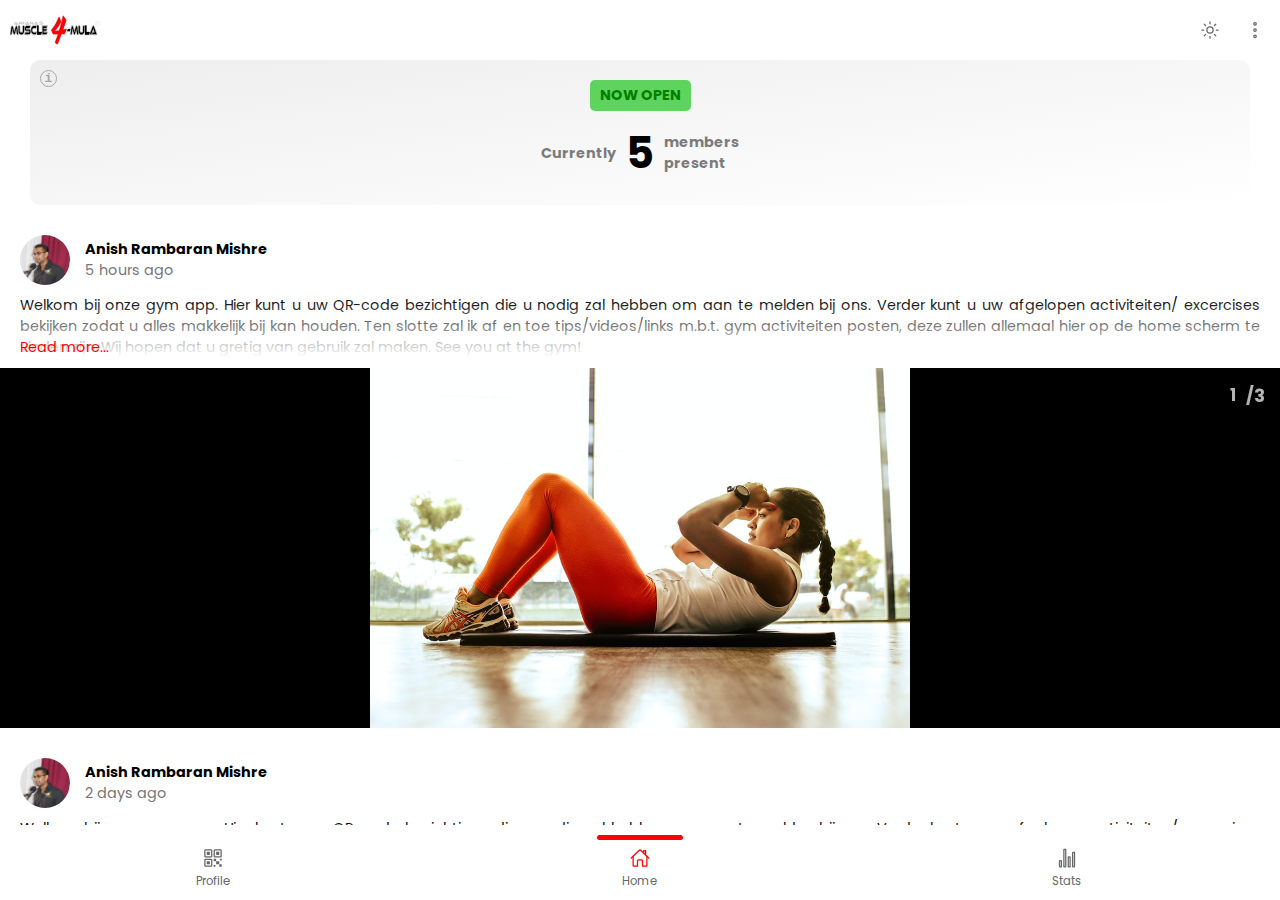
==== commit f6382bbf: "03-12-22  way early" ====
--- a/ariana/index.html
+++ b/ariana/index.html
@@ -55,6 +55,10 @@
 					</span>
 				</div>
 				<div class="post-container" id="post-container">
+					<div class="current-gym-stat">
+						<a class="gym-open-close">NOW OPEN</a>
+						<a class="member-count">5</a>
+					</div>
 					<div class="post">
 						<img
 							src="assets/imgs/anish.jpg"
--- a/ariana/assets/styles/main-style.css
+++ b/ariana/assets/styles/main-style.css
@@ -7,6 +7,7 @@
     --text-color-main: #000;
     --text-color-light: #777;
     --active-color: rgba(221, 221, 221, 0.5);
+    --light-green: rgb(94, 211, 94);
     --doc-height: 100%;
 }
 
@@ -394,7 +395,7 @@
     right: 10px;
     display: flex;
     flex-direction: column;
-    box-shadow: 0 2px 5px 0 var(--text-color-light);
+    box-shadow: 0 2px 10px -5px var(--text-color-light);
     padding: 10px;
     display: none;
 }
@@ -410,4 +411,74 @@
 
 .options-overlay>*:not(:last-child) {
     border-bottom: 1px solid var(--text-color-light);
+}
+
+.current-gym-stat {
+    display: flex;
+    flex-direction: column;
+    gap: 10px;
+    /* background-color: var(--active-color); */
+    background: linear-gradient(to bottom right, var(--active-color), transparent);
+    margin-inline: 30px;
+    border-radius: 10px;
+    padding: 20px;
+    place-items: center;
+    position: relative;
+}
+
+.current-gym-stat::before {
+    content: 'i';
+    --fs: 15px;
+    font-size: calc(var(--fs) - 2px);
+    font-weight: bold;
+    position: absolute;
+    width: var(--fs);
+    aspect-ratio: 1 / 1;
+    top: 10px;
+    left: 10px;
+    border-radius: 999px;
+    opacity: .3;
+    border: 1px solid;
+    overflow: hidden;
+    text-align: center;
+    line-height: var(--fs);
+    font-family: 'Courier New', Courier, monospace;
+}
+
+.gym-open-close {
+    padding: 5px 10px;
+    background-color: var(--light-green);
+    font-weight: bold;
+    border-radius: 5px;
+    color: green;
+}
+
+.member-count {
+    font-size: 3rem;
+    font-weight: bold;
+    position: relative;
+    /* background: linear-gradient(to top, white, black);
+    -webkit-background-clip: text;
+    -webkit-text-fill-color: transparent; */
+}
+
+.member-count::before,
+.member-count::after {
+    font-size: 1rem;
+    opacity: .5;
+    position: absolute;
+    top: 50%;
+    transform: translateY(-50%);
+    /* width: max-content; */
+
+}
+
+.member-count::before {
+    content: 'Currently';
+    right: calc(10px + 100%);
+}
+
+.member-count::after {
+    content: 'members present';
+    left: calc(10px + 100%);
 }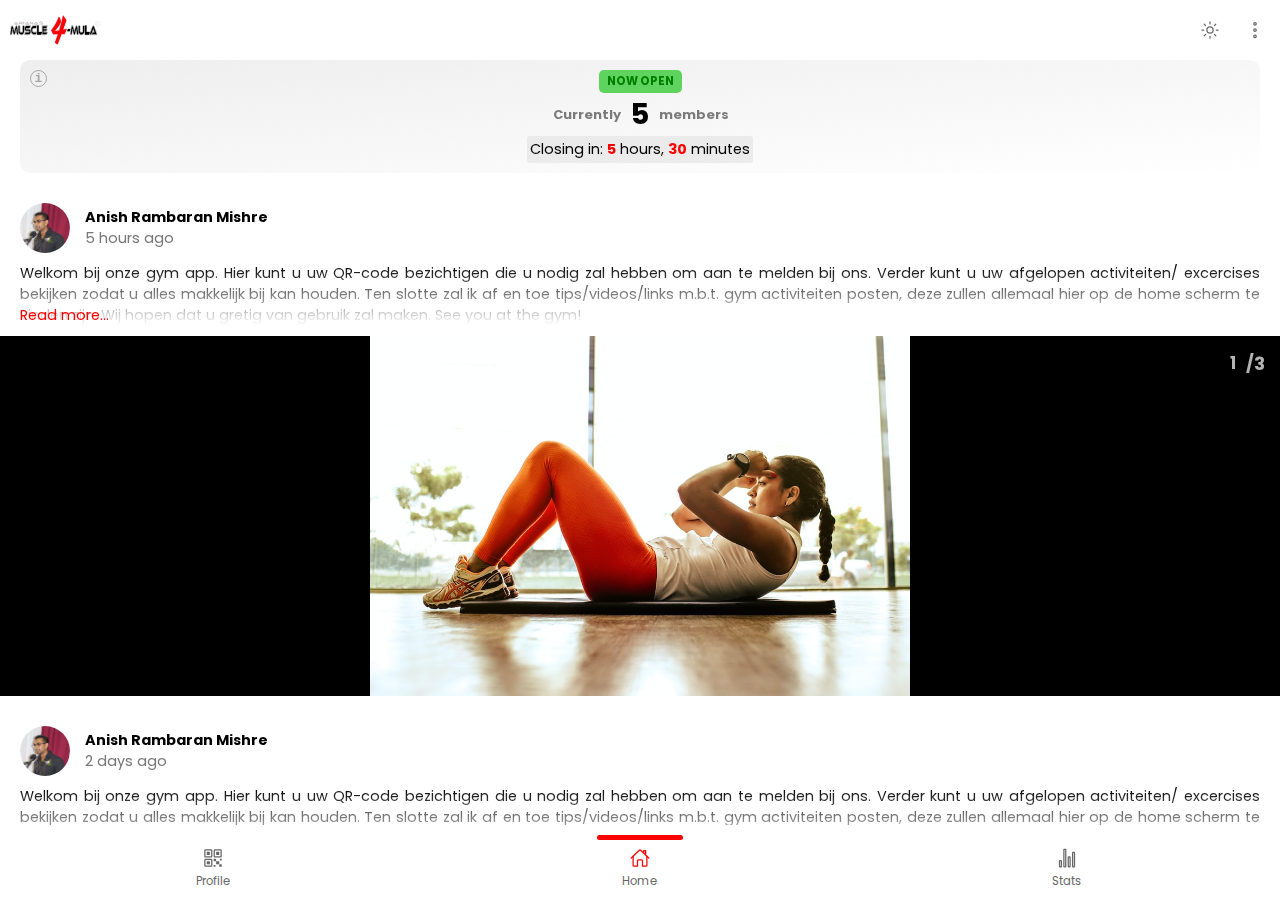
==== commit a0fa6c47: "16-12-2022 early" ====
--- a/ariana/index.html
+++ b/ariana/index.html
@@ -25,17 +25,19 @@
 						<use href="assets/svgs/dark-mode.svg#svg"></use>
 					</svg>
 				</label>
-				<svg class="icon options toggle" tabindex="-1">
-					<use href="assets/svgs/menu-three-dot.svg#svg"></use>
-				</svg>
-				<ul class="options-overlay overlay">
-					<li>Sign out</li>
-					<li>Settings</li>
-					<li>About us</li>
-				</ul>
+				<label class="toggle" tabindex="-1">
+					<svg class="icon">
+						<use href="assets/svgs/menu-three-dot.svg#svg"></use>
+					</svg>
+					<ul class="options-overlay context-menu">
+						<li>Sign out</li>
+						<li id="settings-toggle">Settings</li>
+						<li>About us</li>
+					</ul>
+				</label>
 			</div>
 			<div class="main">
-				<div class="profile-container" id="profile-container">
+				<div class="profile-container" id="profile-container" nthchild="1">
 					<img
 						src="assets/imgs/dp.jpg"
 						alt="profile-picture"
@@ -54,10 +56,20 @@
 						Om aan te melden bij de gym laat u deze QR-code scannen bij de bali.
 					</span>
 				</div>
-				<div class="post-container" id="post-container">
+				<div
+					class="post-container"
+					id="post-container"
+					autofocus
+					tabindex="-1"
+					nthchild="2">
 					<div class="current-gym-stat">
 						<a class="gym-open-close">NOW OPEN</a>
 						<a class="member-count">5</a>
+						<p class="countdown">
+							Closing in:
+							<a class="countdown-hours">5</a
+							><a class="countdown-minutes">30</a>
+						</p>
 					</div>
 					<div class="post">
 						<img
@@ -160,7 +172,45 @@
 				</label>
 			</div>
 		</div>
-		<!-- <div class="overlay-container">
-		</div> -->
+		<div class="overlay-container">
+			<div class="settings-container overlay">
+				<div class="padding padding-top"></div>
+				<div class="padding padding-middle" autofocus tabindex="-1"></div>
+				<div class="settings">
+					<div class="settings-title-container">
+						<a>Settings</a>
+						<svg class="icon close-overlay-btn">
+							<use href="assets/svgs/close.svg#svg"></use>
+						</svg>
+					</div>
+					<div class="settings-main-container">
+						<label class="setting toggle">
+							<input type="checkbox" />
+							Autoplay videos
+						</label>
+						<label class="setting toggle">
+							<input type="checkbox" />
+							Loop videos
+						</label>
+						<label class="setting toggle">
+							<input type="checkbox" />
+							Picture in picture on minimize
+						</label>
+						<label class="setting toggle">
+							<input type="checkbox" />
+							Don't loop in PiP mode
+						</label>
+						<label class="setting options">
+							Default screen
+							<select>
+								<option value="profile">Profile</option>
+								<option value="home">Home</option>
+								<option value="workouts">Workouts</option>
+							</select>
+						</label>
+					</div>
+				</div>
+			</div>
+		</div>
 	</body>
 </html>
--- a/ariana/assets/styles/main-style.css
+++ b/ariana/assets/styles/main-style.css
@@ -11,6 +11,15 @@
     --doc-height: 100%;
 }
 
+* {
+    margin: 0;
+    padding: 0;
+}
+
+*:focus {
+    outline: none;
+}
+
 html {
     font-family: "Poppins", sans-serif;
     user-select: none;
@@ -227,6 +236,8 @@
     height: 100%;
     overflow-x: overlay;
     overflow-y: overlay;
+    position: relative;
+    transform: translate3d(0, 0, 0);
 }
 
 .post {
@@ -373,15 +384,16 @@
     left: calc(100% - 5px - 5ch);
 }
 
-.toggle:focus {
-    outline: none;
-}
-
-.options:focus+.overlay {
-    display: flex;
-}
-
-.overlay {
+.toggle {
+    display: flex;
+    place-items: center;
+}
+
+.toggle:focus>.context-menu {
+    display: flex;
+}
+
+.context-menu {
     position: fixed;
     z-index: 1000;
 }
@@ -416,12 +428,12 @@
 .current-gym-stat {
     display: flex;
     flex-direction: column;
-    gap: 10px;
+    /* gap: 5px; */
     /* background-color: var(--active-color); */
     background: linear-gradient(to bottom right, var(--active-color), transparent);
-    margin-inline: 30px;
+    margin-inline: 20px;
     border-radius: 10px;
-    padding: 20px;
+    padding: 10px;
     place-items: center;
     position: relative;
 }
@@ -446,15 +458,16 @@
 }
 
 .gym-open-close {
-    padding: 5px 10px;
+    padding: 3px 8px;
     background-color: var(--light-green);
     font-weight: bold;
+    font-size: 0.8rem;
     border-radius: 5px;
     color: green;
 }
 
 .member-count {
-    font-size: 3rem;
+    font-size: 2rem;
     font-weight: bold;
     position: relative;
     /* background: linear-gradient(to top, white, black);
@@ -470,7 +483,7 @@
     top: 50%;
     transform: translateY(-50%);
     /* width: max-content; */
-
+    font-size: 0.9rem;
 }
 
 .member-count::before {
@@ -479,6 +492,151 @@
 }
 
 .member-count::after {
-    content: 'members present';
+    content: 'members';
     left: calc(10px + 100%);
+}
+
+.countdown-hours,
+.countdown-minutes {
+    color: var(--accent-color);
+    font-weight: bold;
+}
+
+.countdown {
+    /* background: linear-gradient(to right, var(--active-color), transparent); */
+    background-color: var(--active-color);
+    padding: 3px;
+    border-radius: 3px;
+}
+
+.countdown-hours::after,
+.countdown-minutes::after {
+    color: var(--text-color-main);
+    font-weight: normal;
+}
+
+.countdown-hours::after {
+    content: ' hours, ';
+}
+
+.countdown-minutes::after {
+    content: ' minutes';
+}
+
+/* .test {
+    position: fixed;
+    top: 0;
+    left: 0;
+} */
+
+.overlay-container {
+    display: contents;
+    font-size: 1rem;
+}
+
+.overlay {
+    position: fixed;
+    width: 100%;
+    top: 0;
+    min-height: var(--doc-height);
+    max-height: var(--doc-height);
+    z-index: 1000;
+}
+
+.overlay:not([open]) {
+    display: none;
+}
+
+.overlay::-webkit-scrollbar {
+    display: none;
+}
+
+.settings-container {
+    /* background-color: rgb(0, 0, 0, 0.3); */
+    display: flex;
+    flex-direction: column;
+    overflow-y: overlay;
+    scroll-behavior: smooth;
+    scroll-snap-type: y mandatory;
+}
+
+.settings-container>.padding {
+    scroll-snap-align: start;
+}
+
+.padding.padding-top {
+    min-height: 100vh;
+}
+
+.padding.padding-middle {
+    min-height: 40vh;
+}
+
+.settings {
+    min-height: var(--doc-height);
+    background-color: var(--background-color-main);
+    border-radius: 20px 20px 0 0;
+    scroll-snap-align: start;
+    overscroll-behavior: contain;
+    transform: translateY(100%);
+    animation: slide-to-top .3s forwards;
+    box-shadow: 0 0 5px 0 #666;
+}
+
+.settings::before {
+    content: '';
+    background-color: var(--active-color);
+    border-radius: 999px;
+    display: inline-block;
+    width: 10%;
+    height: 5px;
+    position: absolute;
+    top: 10px;
+    left: 50%;
+    transform: translateX(-50%);
+}
+
+@keyframes slide-to-top {
+    from {
+        transform: translateY(100%);
+    }
+
+    to {
+        transform: none;
+    }
+}
+
+.settings-title-container {
+    display: grid;
+    grid: 1fr / 1fr min-content;
+    place-items: center;
+    margin-inline: 10px;
+    border-bottom: 1px solid var(--active-color);
+    padding-block: 15px 10px;
+    padding-left: 30px;
+}
+
+.settings-main-container {
+    display: flex;
+    flex-direction: column;
+    gap: 20px;
+    padding: 20px;
+}
+
+.setting {
+    display: flex;
+    gap: 20px;
+    align-items: center
+}
+
+.setting.toggle input[type=checkbox] {
+    accent-color: var(--accent-color);
+}
+
+.setting.options select {
+    border-radius: 5px;
+    padding: 5px;
+    margin-left: auto;
+    background-color: var(--active-color);
+    border: none;
 }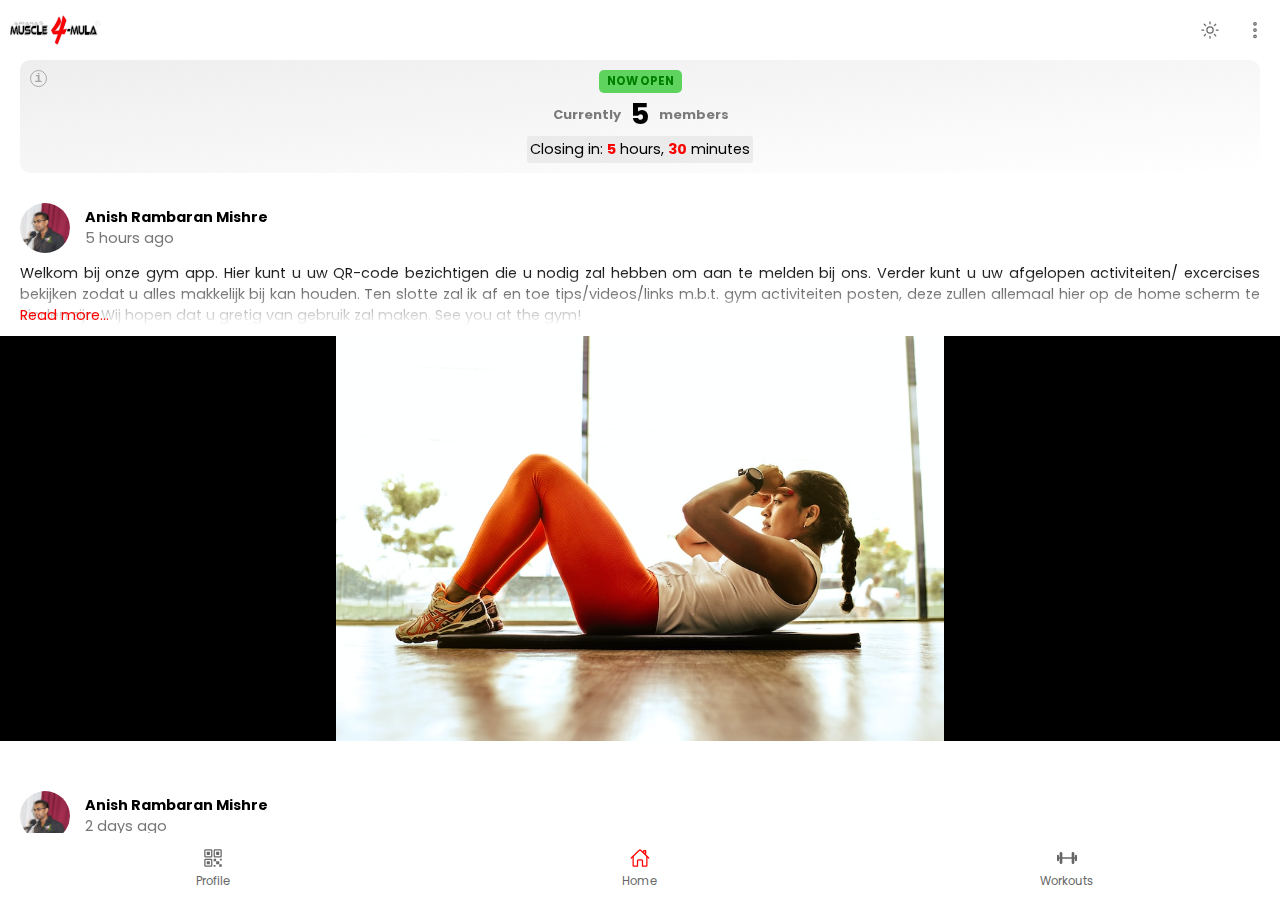
==== commit 9175eb71: "12-01-2023 early" ====
--- a/ariana/index.html
+++ b/ariana/index.html
@@ -16,6 +16,15 @@
 				<svg class="logo">
 					<use href="assets/logo/logo.svg#svg"></use>
 				</svg>
+				<div class="current-gym-stat-min" hidden>
+					<a class="gym-open-close">NOW OPEN</a>
+					<div class="member-count flex-row">
+						<svg class="icon">
+							<use href="assets/svgs/users.svg#svg"></use>
+						</svg>
+						5
+					</div>
+				</div>
 				<label class="theme">
 					<input type="checkbox" />
 					<svg class="icon">
@@ -44,16 +53,17 @@
 						class="profile-pic" />
 					<a class="profile-name">Wirash Ganesh</a>
 					<a class="profile-join-time">Joined 12 November 2022</a>
+					<a class="profile-last-payment">Last Payment: 18 December 2022</a>
+					<a class="profile-expires">Account Expires January 2023</a>
 					<button class="logout-btn">Sign out</button>
 					<img
 						src="assets/imgs/qr-code-sample.jpg"
 						alt="profile-qr-code"
 						class="profile-qr-code" />
 					<span class="profile-qr-code-info">
-						Dit is uw QR-code. Eenieder heeft een unieke, geeft u het dus aan
-						niemand.
+						Your QR code is unique. Do not give it to anyone.
 						<br />
-						Om aan te melden bij de gym laat u deze QR-code scannen bij de bali.
+						Have it scanned at the counter when attending the gym.
 					</span>
 				</div>
 				<div
@@ -89,15 +99,9 @@
 							<input type="checkbox"
 						/></label>
 						<div class="post-attachment">
-							<div>
-								<img src="assets/imgs/workout1.jpg" />
-							</div>
-							<div>
-								<img src="assets/imgs/workout2.jpg" />
-							</div>
-							<div>
-								<img src="assets/imgs/workout3.webp" />
-							</div>
+							<img src="assets/imgs/workout1.jpg" />
+							<img src="assets/imgs/workout2.jpg" />
+							<img src="assets/imgs/workout3.webp" />
 						</div>
 					</div>
 					<div class="post">
@@ -119,10 +123,18 @@
 						/></label>
 						<div class="post-attachment" type="video">
 							<iframe
-								src="https://www.youtube.com/embed/Y_UXRDNHR2g"
+								src="https://www.youtube.com/embed/Y_UXRDNHR2g?enablejsapi=1&color=white&controls=0&disablekb=1&iv_load_policy=3&modestbranding
+=1&playsinline=1&rel=0"
 								frameborder="0"
-								allowfullscreen>
+								allowfullscreen
+								allow="autoplay"
+								seamless>
 							</iframe>
+							<!-- <iframe
+								sandbox="allow-same-origin allow-scripts allow-popups allow-forms"
+								src="https://drive.google.com/file/d/1HkVUe0onkN-D17I0OsbE-yvgigLA5Yqg/preview?autoplay=1"
+								frameborder="0"
+								allowfullscreen></iframe> -->
 						</div>
 					</div>
 					<div class="post">
@@ -147,6 +159,10 @@
 						</div>
 					</div>
 				</div>
+				<div
+					class="workouts-container"
+					id="workouts-container"
+					nthchild="3"></div>
 			</div>
 			<div class="tab-container">
 				<label class="tab" data-href="profile-container">
@@ -163,12 +179,12 @@
 					</svg>
 					<a>Home</a>
 				</label>
-				<label class="tab" data-href="stats-container">
+				<label class="tab" data-href="workouts-container">
 					<input type="radio" name="tab" />
 					<svg class="icon">
-						<use href="assets/svgs/stats.svg#svg"></use>
-					</svg>
-					<a>Stats</a>
+						<use href="assets/svgs/workouts.svg#svg"></use>
+					</svg>
+					<a>Workouts</a>
 				</label>
 			</div>
 		</div>
@@ -192,19 +208,19 @@
 							<input type="checkbox" />
 							Loop videos
 						</label>
+						<!-- <label class="setting toggle">
+							<input type="checkbox" />
+							Picture in picture on minimize
+						</label>
 						<label class="setting toggle">
 							<input type="checkbox" />
-							Picture in picture on minimize
-						</label>
-						<label class="setting toggle">
-							<input type="checkbox" />
 							Don't loop in PiP mode
-						</label>
+						</label> -->
 						<label class="setting options">
 							Default screen
 							<select>
 								<option value="profile">Profile</option>
-								<option value="home">Home</option>
+								<option value="home" selected>Home</option>
 								<option value="workouts">Workouts</option>
 							</select>
 						</label>
--- a/ariana/assets/styles/main-style.css
+++ b/ariana/assets/styles/main-style.css
@@ -20,6 +20,10 @@
     outline: none;
 }
 
+[hidden] {
+    display: none !important;
+}
+
 html {
     font-family: "Poppins", sans-serif;
     user-select: none;
@@ -47,11 +51,14 @@
 
 .title-container {
     display: grid;
+    padding: 10px;
+    place-items: center;
+    gap: 15px;
+    grid-template-columns: min-content 1fr min-content min-content;
+}
+
+.title-container:has(>.current-gym-stat-min[hidden]) {
     grid-template-columns: 1fr min-content min-content;
-    padding: 10px;
-    place-items: center;
-    gap: 15px;
-    /* background-color: #332d2b; */
 }
 
 .logo {
@@ -63,6 +70,22 @@
     color: #e6232a; */
 }
 
+.current-gym-stat-min {
+    display: flex;
+    place-items: center;
+    gap: 8px;
+}
+
+.current-gym-stat-min>.member-count {
+    font-weight: bold;
+    font-size: .9rem;
+}
+
+.flex-row {
+    display: flex;
+    place-items: center;
+}
+
 .theme {
     display: contents;
 }
@@ -81,13 +104,13 @@
 
 .tab-container {
     display: grid;
-    grid: repeat(2, min-content) / repeat(3, 1fr);
+    grid: 1fr / repeat(3, 1fr);
     place-items: center;
     padding-block: 10px;
-    row-gap: 3px;
-}
-
-.tab-container::before {
+    /* row-gap: 3px; */
+}
+
+/* .tab-container::before {
     content: '';
     width: 20%;
     height: 5px;
@@ -95,7 +118,7 @@
     border-radius: 999px;
     transition: margin .2s;
     z-index: 10;
-}
+} */
 
 @keyframes rotate {
     to {
@@ -103,7 +126,7 @@
     }
 }
 
-.tab-container:has(.tab:nth-child(1) > input:checked)::before {
+/* .tab-container:has(.tab:nth-child(1) > input:checked)::before {
     margin-left: 0;
 }
 
@@ -113,7 +136,7 @@
 
 .tab-container:has(.tab:nth-child(3) > input:checked)::before {
     margin-left: 400%;
-}
+} */
 
 .tab-container input,
 .theme>input {
@@ -121,14 +144,15 @@
 }
 
 .tab {
-    all: unset;
+    /* all: unset; */
     display: flex;
     flex-direction: column;
     place-items: center;
     color: var(--icon-color);
     /* gap: 5px; */
-    grid-row: 2;
+    /* grid-row: 2; */
     font-size: .8rem;
+    flex-grow: 1;
 }
 
 /* .tab>* {
@@ -171,16 +195,28 @@
 }
 
 .main::-webkit-scrollbar {
-    display: none;
+    height: 15px;
+}
+
+.main::-webkit-scrollbar-thumb {
+    background: var(--accent-color);
+    border-inline: calc((100vw / 3) - 80px) solid transparent;
+    border-top: 10px solid transparent;
+    background-clip: content-box;
+}
+
+.main::-webkit-scrollbar-track {
+    background: var(--background-color-main);
 }
 
 .profile-container,
-.post-container {
+.post-container,
+.workouts-container {
     width: 100%;
     scroll-snap-align: start;
     flex-shrink: 0;
     box-sizing: border-box;
-    padding-bottom: var(--padding);
+    /* padding-bottom: var(--padding); */
 }
 
 .profile-container {
@@ -206,7 +242,6 @@
     margin-top: 10px;
 }
 
-.profile-join-time,
 .profile-qr-code-info {
     color: var(--text-color-light);
 }
@@ -226,7 +261,7 @@
     max-width: calc(80% - 2 * 20px);
     border-radius: 20px;
     outline: 2px solid var(--accent-color);
-    margin-block: 20px 10px;
+    margin-block: 20px;
 }
 
 .post-container {
@@ -318,52 +353,71 @@
 }
 
 .post-attachment {
-    min-height: 25vh;
-    max-height: 40vh;
-    display: flex;
-    flex-direction: row;
+    /* height: calc(var(--doc-height, 100vh) * 0.35); */
+    min-height: calc(var(--doc-height, 100vh) * 0.15);
+    max-height: calc(var(--doc-height, 100vh) * 0.45);
+    display: flex;
     overflow-x: overlay;
-    /* overflow-y: hidden; */
+    overflow-y: hidden;
     scroll-snap-type: x mandatory;
-    /* scroll-behavior: smooth; */
+    scroll-behavior: smooth;
     -webkit-overflow-scrolling: touch;
     background-color: #000;
-    position: relative;
+    /* position: relative; */
     transform: translate3d(0, 0, 0);
+    scroll-snap-stop: always;
+    place-items: center;
+    aspect-ratio: 16 / 9;
+    padding-bottom: 20px;
+    background-clip: content-box;
+    --items: 3;
+    --w: calc(100vw / var(--items));
 }
 
 .post-attachment::-webkit-scrollbar {
-    /* height: 5px; */
-    opacity: .5;
+    height: 10px;
 }
 
 .post-attachment::-webkit-scrollbar-thumb {
-    background-color: var(--accent-color);
     border-radius: 999px;
-    background-clip: content-box;
-    border: 5px solid transparent;
+    background: radial-gradient(circle at center, var(--accent-color) 4px, transparent 5px);
+    background-repeat: no-repeat;
+}
+
+.post-attachment::-webkit-scrollbar-track {
+    margin-inline: var(--w);
+    background: radial-gradient(circle at center,
+            transparent 3px,
+            #000 4px, transparent 5px);
+    background-size: calc(100% / var(--items)) 10px;
+}
+
+::-webkit-scrollbar-button,
+::-webkit-scrollbar-corner {
+    display: none;
 }
 
 .post-attachment>* {
     width: 100%;
-    max-height: 100%;
+    height: 100%;
+    /* max-height: 100%; */
     scroll-snap-align: start;
     flex-shrink: 0;
-    counter-increment: child;
+    /* counter-increment: child; */
     overflow: hidden;
 }
 
-.post-attachment>*>* {
+/* .post-attachment>*>* {
     height: 100%;
     width: 100%;
-}
+} */
 
 .post-attachment img {
     object-fit: contain;
     object-position: center;
 }
 
-.post-attachment::after,
+/* .post-attachment::after,
 .post-attachment>*::after {
     color: #fff;
     padding: 15px;
@@ -382,7 +436,7 @@
     content: counter(child);
     bottom: 100%;
     left: calc(100% - 5px - 5ch);
-}
+} */
 
 .toggle {
     display: flex;
@@ -458,15 +512,23 @@
 }
 
 .gym-open-close {
-    padding: 3px 8px;
     background-color: var(--light-green);
     font-weight: bold;
-    font-size: 0.8rem;
     border-radius: 5px;
     color: green;
 }
 
-.member-count {
+.current-gym-stat>.gym-open-close {
+    padding: 3px 8px;
+    font-size: 0.8rem;
+}
+
+.current-gym-stat-min>.gym-open-close {
+    padding: 3px 8px;
+    font-size: 0.6rem;
+}
+
+.current-gym-stat>.member-count {
     font-size: 2rem;
     font-weight: bold;
     position: relative;
@@ -486,12 +548,12 @@
     font-size: 0.9rem;
 }
 
-.member-count::before {
+.current-gym-stat>.member-count::before {
     content: 'Currently';
     right: calc(10px + 100%);
 }
 
-.member-count::after {
+.current-gym-stat>.member-count::after {
     content: 'members';
     left: calc(10px + 100%);
 }
@@ -523,11 +585,7 @@
     content: ' minutes';
 }
 
-/* .test {
-    position: fixed;
-    top: 0;
-    left: 0;
-} */
+
 
 .overlay-container {
     display: contents;
@@ -538,8 +596,9 @@
     position: fixed;
     width: 100%;
     top: 0;
-    min-height: var(--doc-height);
-    max-height: var(--doc-height);
+    height: var(--doc-height, 100vh);
+    min-height: var(--doc-height, 100vh);
+    max-height: var(--doc-height, 100vh);
     z-index: 1000;
 }
 
@@ -558,6 +617,8 @@
     overflow-y: overlay;
     scroll-behavior: smooth;
     scroll-snap-type: y mandatory;
+    overflow-x: hidden;
+    scroll-snap-stop: always;
 }
 
 .settings-container>.padding {
@@ -565,15 +626,15 @@
 }
 
 .padding.padding-top {
-    min-height: 100vh;
+    min-height: var(--doc-height, 100vh);
 }
 
 .padding.padding-middle {
-    min-height: 40vh;
+    min-height: calc(var(--doc-height, 100vh) * 0.4);
 }
 
 .settings {
-    min-height: var(--doc-height);
+    min-height: var(--doc-height, 100vh);
     background-color: var(--background-color-main);
     border-radius: 20px 20px 0 0;
     scroll-snap-align: start;
